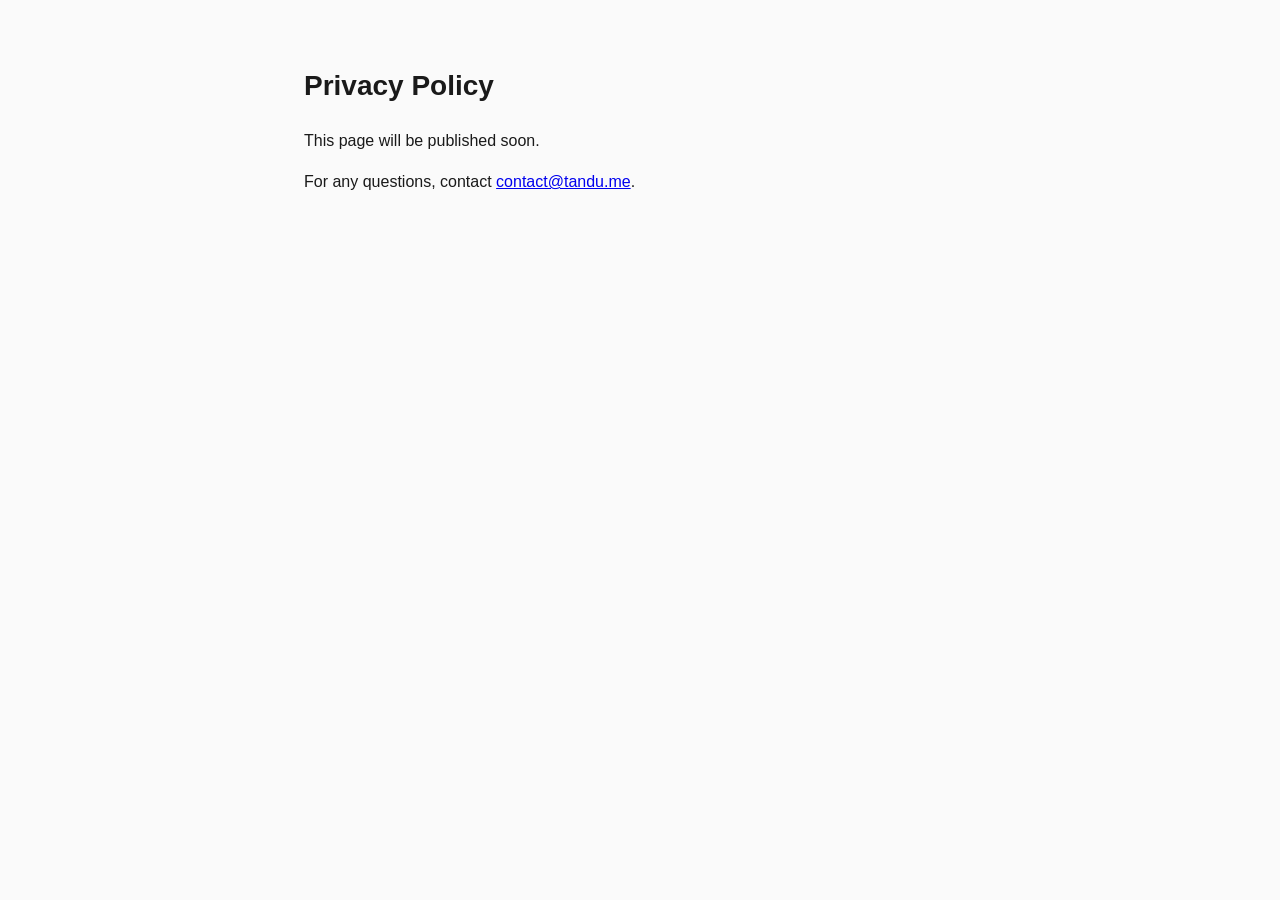
==== privacy.html @ ee0f7eb1 "Initial site" ====
<!doctype html>
<html lang="en">
<head>
  <meta charset="utf-8">
  <meta name="viewport" content="width=device-width, initial-scale=1">
  <meta name="robots" content="noindex, nofollow">
  <title>Privacy Policy — Tandu</title>
  <style>
    body {
      max-width: 42rem; margin: 4rem auto; padding: 0 1.5rem;
      font-family: -apple-system, BlinkMacSystemFont, "Segoe UI", Roboto, sans-serif;
      background: #fafafa; color: #1a1a1a; line-height: 1.6;
    }
    @media (prefers-color-scheme: dark) { body { background: #111; color: #eee; } }
    h1 { font-size: 1.75rem; }
  </style>
</head>
<body>
  <h1>Privacy Policy</h1>
  <p>This page will be published soon.</p>
  <p>For any questions, contact <a href="mailto:contact@tandu.me">contact@tandu.me</a>.</p>
</body>
</html>
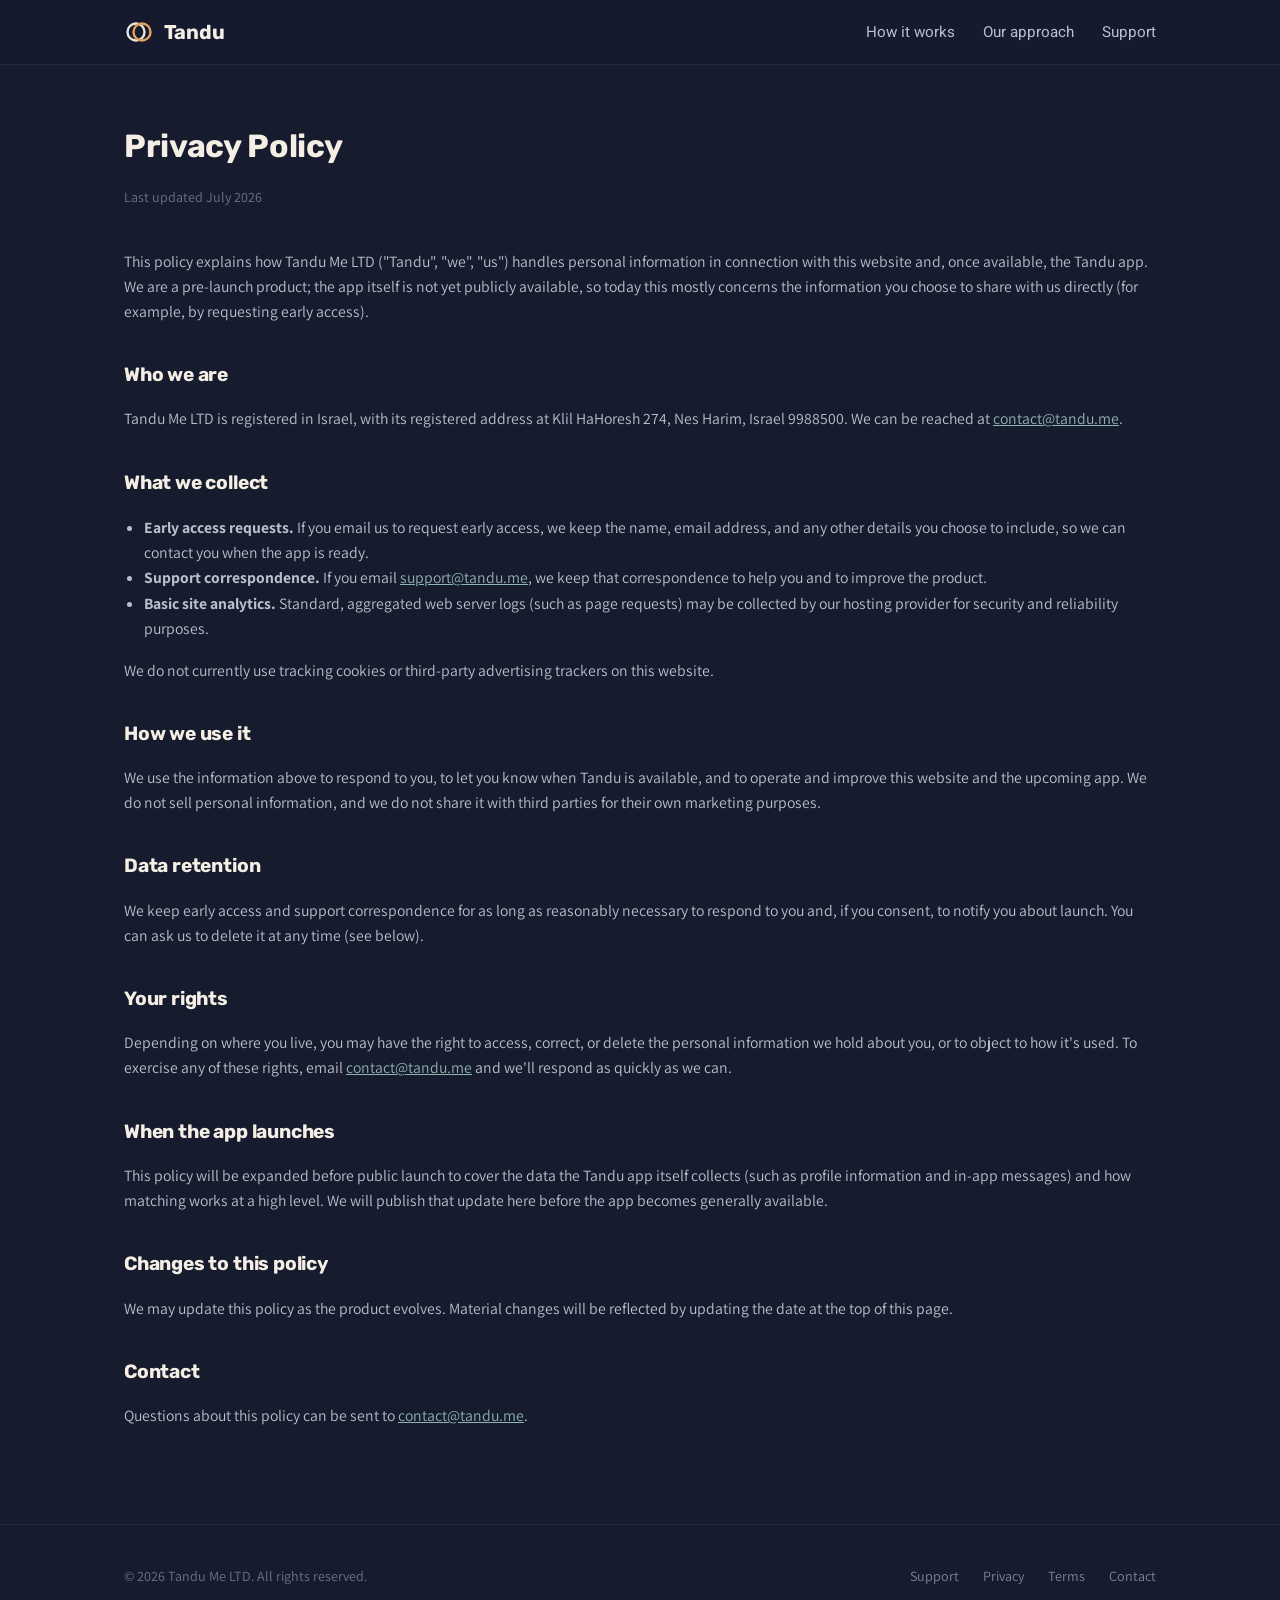
==== commit de292585: "Replace placeholder site with full pre-launch marketing site" ====
--- a/privacy.html
+++ b/privacy.html
@@ -2,22 +2,85 @@
 <html lang="en">
 <head>
   <meta charset="utf-8">
+  <title>Privacy Policy — Tandu</title>
   <meta name="viewport" content="width=device-width, initial-scale=1">
-  <meta name="robots" content="noindex, nofollow">
-  <title>Privacy Policy — Tandu</title>
-  <style>
-    body {
-      max-width: 42rem; margin: 4rem auto; padding: 0 1.5rem;
-      font-family: -apple-system, BlinkMacSystemFont, "Segoe UI", Roboto, sans-serif;
-      background: #fafafa; color: #1a1a1a; line-height: 1.6;
-    }
-    @media (prefers-color-scheme: dark) { body { background: #111; color: #eee; } }
-    h1 { font-size: 1.75rem; }
-  </style>
+  <meta name="theme-color" content="#161B2E">
+  <link rel="icon" href="assets/favicon.svg" type="image/svg+xml">
+  <link rel="preconnect" href="https://fonts.googleapis.com">
+  <link rel="preconnect" href="https://fonts.gstatic.com" crossorigin>
+  <link href="https://fonts.googleapis.com/css2?family=Rubik:wght@500;600;700&family=Assistant:wght@400;500;600&family=Heebo:wght@500;600&family=IBM+Plex+Mono:wght@400;500&display=swap" rel="stylesheet">
+  <link rel="stylesheet" href="assets/style.css">
 </head>
 <body>
-  <h1>Privacy Policy</h1>
-  <p>This page will be published soon.</p>
-  <p>For any questions, contact <a href="mailto:contact@tandu.me">contact@tandu.me</a>.</p>
+
+  <header class="site-header">
+    <div class="container">
+      <a class="brand plain" href="index.html">
+        <span class="mark">
+          <svg width="30" height="30" viewBox="0 0 30 30" fill="none">
+            <circle cx="12" cy="15" r="8.5" stroke="#ECE6DA" stroke-width="2.4"/>
+            <circle cx="18" cy="15" r="8.5" stroke="#E4A45C" stroke-width="2.4"/>
+          </svg>
+        </span>
+        <span class="brand-word">Tandu</span>
+      </a>
+      <nav class="site-nav">
+        <a href="index.html#how-it-works">How it works</a>
+        <a href="index.html#values">Our approach</a>
+        <a href="support.html">Support</a>
+      </nav>
+    </div>
+  </header>
+
+  <main class="legal">
+    <div class="container">
+      <h1>Privacy Policy</h1>
+      <p class="updated">Last updated July 2026</p>
+
+      <p>This policy explains how Tandu Me LTD ("Tandu", "we", "us") handles personal information in connection with this website and, once available, the Tandu app. We are a pre-launch product; the app itself is not yet publicly available, so today this mostly concerns the information you choose to share with us directly (for example, by requesting early access).</p>
+
+      <h2>Who we are</h2>
+      <p>Tandu Me LTD is registered in Israel, with its registered address at Klil HaHoresh 274, Nes Harim, Israel 9988500. We can be reached at <a href="mailto:contact@tandu.me">contact@tandu.me</a>.</p>
+
+      <h2>What we collect</h2>
+      <ul>
+        <li><strong>Early access requests.</strong> If you email us to request early access, we keep the name, email address, and any other details you choose to include, so we can contact you when the app is ready.</li>
+        <li><strong>Support correspondence.</strong> If you email <a href="mailto:support@tandu.me">support@tandu.me</a>, we keep that correspondence to help you and to improve the product.</li>
+        <li><strong>Basic site analytics.</strong> Standard, aggregated web server logs (such as page requests) may be collected by our hosting provider for security and reliability purposes.</li>
+      </ul>
+      <p>We do not currently use tracking cookies or third-party advertising trackers on this website.</p>
+
+      <h2>How we use it</h2>
+      <p>We use the information above to respond to you, to let you know when Tandu is available, and to operate and improve this website and the upcoming app. We do not sell personal information, and we do not share it with third parties for their own marketing purposes.</p>
+
+      <h2>Data retention</h2>
+      <p>We keep early access and support correspondence for as long as reasonably necessary to respond to you and, if you consent, to notify you about launch. You can ask us to delete it at any time (see below).</p>
+
+      <h2>Your rights</h2>
+      <p>Depending on where you live, you may have the right to access, correct, or delete the personal information we hold about you, or to object to how it's used. To exercise any of these rights, email <a href="mailto:contact@tandu.me">contact@tandu.me</a> and we'll respond as quickly as we can.</p>
+
+      <h2>When the app launches</h2>
+      <p>This policy will be expanded before public launch to cover the data the Tandu app itself collects (such as profile information and in-app messages) and how matching works at a high level. We will publish that update here before the app becomes generally available.</p>
+
+      <h2>Changes to this policy</h2>
+      <p>We may update this policy as the product evolves. Material changes will be reflected by updating the date at the top of this page.</p>
+
+      <h2>Contact</h2>
+      <p>Questions about this policy can be sent to <a href="mailto:contact@tandu.me">contact@tandu.me</a>.</p>
+    </div>
+  </main>
+
+  <footer class="site-footer">
+    <div class="container footer-grid">
+      <div>&copy; 2026 Tandu Me LTD. All rights reserved.</div>
+      <div class="footer-links">
+        <a href="support.html">Support</a>
+        <a href="privacy.html">Privacy</a>
+        <a href="terms.html">Terms</a>
+        <a href="mailto:contact@tandu.me">Contact</a>
+      </div>
+    </div>
+  </footer>
+
 </body>
 </html>
--- a/assets/style.css
+++ b/assets/style.css
@@ -0,0 +1,287 @@
+/* Tandu design tokens — derived from the product's own token set */
+:root {
+  --ink-night: #161B2E;
+  --ink-slate: #1D2338;
+  --ink-slate-2: #232A42;
+  --ink-slate-3: #2B3350;
+  --ink-deep: #12141F;
+
+  --amber-light: #F0C48A;
+  --amber: #E4A45C;
+  --amber-deep: #B9743F;
+  --terracotta: #C97F58;
+  --teal: #8FB3AE;
+  --teal-soft: rgba(143, 179, 174, .35);
+
+  --ivory: #F4EEE4;
+  --ivory-tint: #EBE1D2;
+
+  --fg-primary: #ECE6DA;
+  --fg-secondary: #B9C0CB;
+  --fg-tertiary: #98A1AD;
+  --fg-muted: #7C8593;
+  --fg-faint: #6B7480;
+
+  --border-subtle: rgba(236, 230, 218, .08);
+  --border-default: rgba(236, 230, 218, .12);
+  --border-strong: rgba(236, 230, 218, .2);
+  --border-amber: rgba(228, 164, 92, .4);
+  --border-teal: rgba(143, 179, 174, .3);
+
+  --radius-md: 16px;
+  --radius-lg: 18px;
+  --radius-xl: 20px;
+  --radius-2xl: 22px;
+  --radius-pill: 100px;
+
+  --font-display: "Rubik", sans-serif;
+  --font-body: "Assistant", sans-serif;
+  --font-alt: "Heebo", sans-serif;
+  --font-mono: "IBM Plex Mono", monospace;
+
+  --shadow-md: 0 20px 48px rgba(0, 0, 0, .38);
+  --shadow-lg: 0 30px 70px rgba(0, 0, 0, .4);
+  --glow-amber-sm: 0 0 20px rgba(228, 164, 92, .4);
+  --glow-amber-md: 0 0 40px rgba(228, 164, 92, .45);
+  --glow-teal-sm: 0 0 24px rgba(143, 179, 174, .35);
+}
+
+* { box-sizing: border-box; }
+
+html { scroll-behavior: smooth; }
+
+body {
+  margin: 0;
+  background: var(--ink-night);
+  color: var(--fg-primary);
+  font-family: var(--font-body);
+  font-size: 17px;
+  line-height: 1.6;
+  -webkit-font-smoothing: antialiased;
+}
+
+h1, h2, h3, .brand-word {
+  font-family: var(--font-display);
+  font-weight: 700;
+  letter-spacing: -0.01em;
+  color: var(--ivory);
+  margin: 0;
+}
+
+a { color: var(--teal); }
+a.plain { color: inherit; text-decoration: none; }
+
+.container {
+  max-width: 1080px;
+  margin: 0 auto;
+  padding: 0 1.5rem;
+}
+
+/* header */
+.site-header {
+  position: sticky;
+  top: 0;
+  z-index: 10;
+  background: rgba(22, 27, 46, .85);
+  backdrop-filter: blur(10px);
+  border-bottom: 1px solid var(--border-subtle);
+}
+.site-header .container {
+  display: flex;
+  align-items: center;
+  justify-content: space-between;
+  padding-top: 1rem;
+  padding-bottom: 1rem;
+}
+.brand { display: flex; align-items: center; gap: .6rem; }
+.brand-word { font-size: 1.25rem; }
+.site-nav { display: flex; gap: 1.75rem; align-items: center; }
+.site-nav a {
+  color: var(--fg-secondary);
+  text-decoration: none;
+  font-size: .95rem;
+  font-family: var(--font-alt);
+}
+.site-nav a:hover { color: var(--ivory); }
+
+/* logo mark: two interlocking rings */
+.mark { display: inline-block; }
+.mark svg { display: block; }
+
+/* buttons */
+.btn {
+  display: inline-flex;
+  align-items: center;
+  justify-content: center;
+  gap: .5rem;
+  padding: .85rem 1.75rem;
+  border-radius: var(--radius-pill);
+  font-family: var(--font-alt);
+  font-weight: 600;
+  font-size: .98rem;
+  text-decoration: none;
+  border: 1px solid transparent;
+  cursor: pointer;
+  transition: transform .15s ease, box-shadow .15s ease, background .15s ease;
+}
+.btn-primary {
+  background: var(--amber);
+  color: var(--ink-slate);
+  box-shadow: var(--glow-amber-sm);
+}
+.btn-primary:hover { box-shadow: var(--glow-amber-md); transform: translateY(-1px); }
+.btn-ghost {
+  background: transparent;
+  color: var(--fg-primary);
+  border-color: var(--border-strong);
+}
+.btn-ghost:hover { border-color: var(--border-amber); color: var(--ivory); }
+
+/* hero */
+.hero {
+  padding: 5.5rem 0 4.5rem;
+  text-align: center;
+}
+.eyebrow {
+  display: inline-block;
+  font-family: var(--font-mono);
+  font-size: .78rem;
+  letter-spacing: .12em;
+  text-transform: uppercase;
+  color: var(--teal);
+  background: var(--teal-soft);
+  border: 1px solid var(--border-teal);
+  padding: .35rem .9rem;
+  border-radius: var(--radius-pill);
+  margin-bottom: 1.5rem;
+}
+.hero h1 {
+  font-size: clamp(2.2rem, 5vw, 3.4rem);
+  line-height: 1.1;
+  max-width: 18ch;
+  margin: 0 auto 1.25rem;
+}
+.hero h1 .accent { color: var(--amber); }
+.hero p.lead {
+  max-width: 42ch;
+  margin: 0 auto 2.25rem;
+  color: var(--fg-secondary);
+  font-size: 1.15rem;
+}
+.hero-actions {
+  display: flex;
+  gap: 1rem;
+  justify-content: center;
+  flex-wrap: wrap;
+}
+.hero-note {
+  margin-top: 1rem;
+  font-size: .85rem;
+  color: var(--fg-faint);
+}
+
+/* sections */
+section { padding: 4rem 0; }
+.section-head { text-align: center; margin-bottom: 2.75rem; }
+.section-head h2 { font-size: clamp(1.6rem, 3vw, 2.1rem); margin-bottom: .75rem; }
+.section-head p { color: var(--fg-secondary); max-width: 40ch; margin: 0 auto; }
+
+/* steps */
+.steps {
+  display: grid;
+  grid-template-columns: repeat(3, 1fr);
+  gap: 1.5rem;
+}
+.step {
+  background: var(--ink-slate);
+  border: 1px solid var(--border-subtle);
+  border-radius: var(--radius-xl);
+  padding: 1.75rem;
+}
+.step .num {
+  font-family: var(--font-mono);
+  color: var(--amber);
+  font-size: .85rem;
+  border: 1px solid var(--border-amber);
+  width: 2.1rem; height: 2.1rem;
+  border-radius: 50%;
+  display: flex; align-items: center; justify-content: center;
+  margin-bottom: 1rem;
+}
+.step h3 { font-size: 1.1rem; margin-bottom: .5rem; }
+.step p { color: var(--fg-secondary); margin: 0; font-size: .95rem; }
+
+/* values */
+.values {
+  display: grid;
+  grid-template-columns: repeat(3, 1fr);
+  gap: 1.5rem;
+}
+.value {
+  padding: 1.75rem;
+  border-radius: var(--radius-xl);
+  background: var(--ink-slate-2);
+  border: 1px solid var(--border-subtle);
+}
+.value .dot {
+  width: .6rem; height: .6rem; border-radius: 50%;
+  background: var(--teal);
+  box-shadow: var(--glow-teal-sm);
+  margin-bottom: 1rem;
+}
+.value h3 { font-size: 1.05rem; margin-bottom: .5rem; }
+.value p { color: var(--fg-secondary); margin: 0; font-size: .93rem; }
+
+/* waitlist card */
+.waitlist {
+  background: linear-gradient(160deg, var(--ink-slate-2), var(--ink-slate));
+  border: 1px solid var(--border-amber);
+  border-radius: var(--radius-2xl);
+  padding: 3rem 2rem;
+  text-align: center;
+  box-shadow: var(--shadow-lg);
+}
+.waitlist h2 { margin-bottom: .6rem; }
+.waitlist p { color: var(--fg-secondary); margin: 0 auto 1.75rem; max-width: 36ch; }
+
+/* footer */
+.site-footer {
+  border-top: 1px solid var(--border-subtle);
+  padding: 2.5rem 0;
+  color: var(--fg-faint);
+  font-size: .88rem;
+}
+.footer-grid {
+  display: flex;
+  justify-content: space-between;
+  align-items: center;
+  flex-wrap: wrap;
+  gap: 1rem;
+}
+.footer-links { display: flex; gap: 1.5rem; flex-wrap: wrap; }
+.footer-links a { color: var(--fg-muted); text-decoration: none; }
+.footer-links a:hover { color: var(--ivory); }
+
+/* simple/legal pages */
+.legal {
+  padding: 3.5rem 0 5rem;
+}
+.legal h1 { font-size: 2rem; margin-bottom: .5rem; }
+.legal .updated { color: var(--fg-faint); font-size: .88rem; margin-bottom: 2.5rem; }
+.legal h2 { font-size: 1.2rem; margin: 2.25rem 0 .75rem; color: var(--ivory); }
+.legal p, .legal li { color: var(--fg-secondary); font-size: .98rem; }
+.legal ul { padding-inline-start: 1.25rem; }
+.legal a { color: var(--teal); }
+
+/* support/faq */
+.faq-item {
+  border-bottom: 1px solid var(--border-subtle);
+  padding: 1.5rem 0;
+}
+.faq-item h3 { font-size: 1.05rem; margin-bottom: .5rem; color: var(--ivory); }
+.faq-item p { color: var(--fg-secondary); margin: 0; }
+
+@media (max-width: 720px) {
+  .steps, .values { grid-template-columns: 1fr; }
+  .site-nav { display: none; }
+}
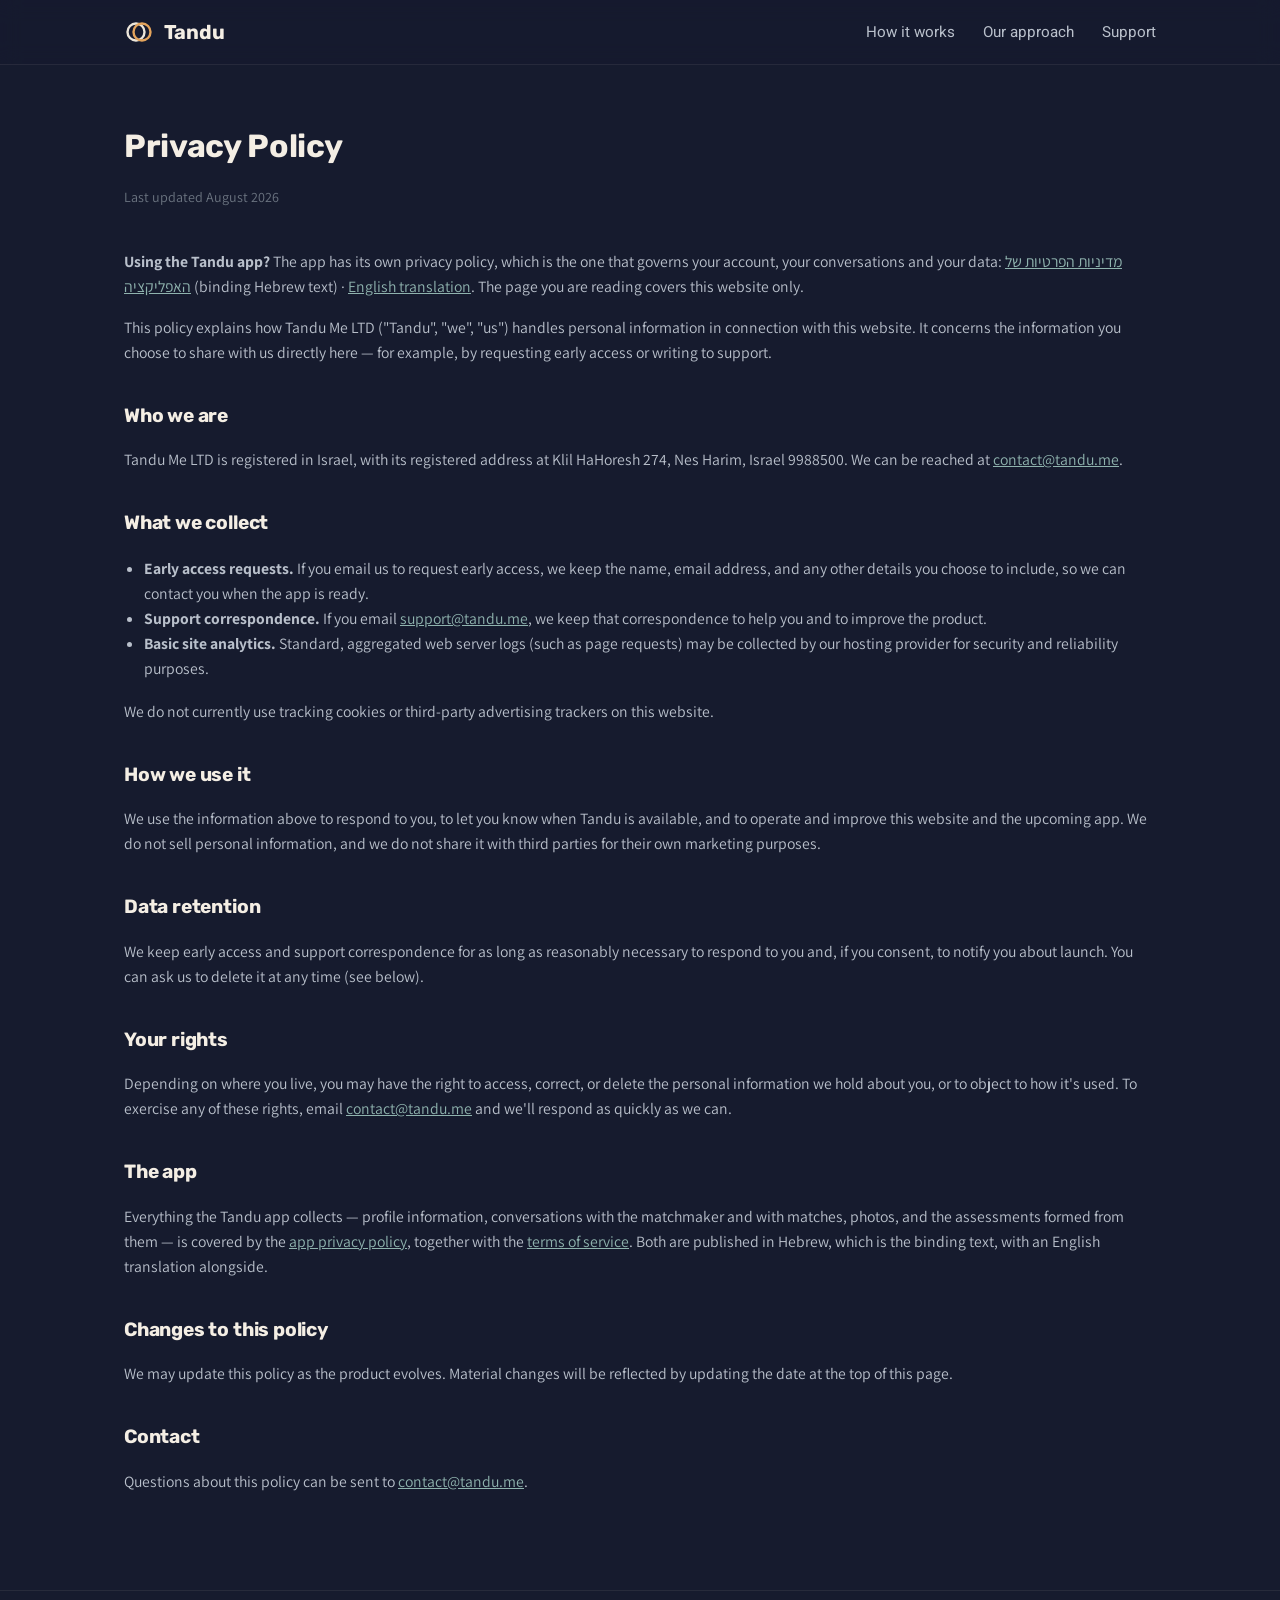
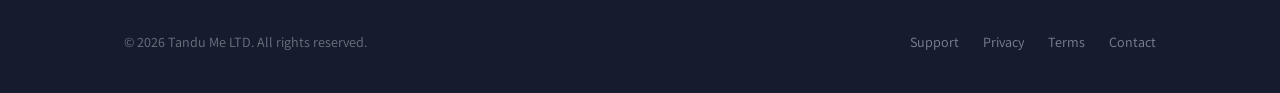
==== commit 90d16e19: "Publish the app's legal documents, read live from the registry app-{privacy,terms}.{he,en}.html hold" ====
--- a/privacy.html
+++ b/privacy.html
@@ -35,9 +35,11 @@
   <main class="legal">
     <div class="container">
       <h1>Privacy Policy</h1>
-      <p class="updated">Last updated July 2026</p>
+      <p class="updated">Last updated August 2026</p>
 
-      <p>This policy explains how Tandu Me LTD ("Tandu", "we", "us") handles personal information in connection with this website and, once available, the Tandu app. We are a pre-launch product; the app itself is not yet publicly available, so today this mostly concerns the information you choose to share with us directly (for example, by requesting early access).</p>
+      <p><strong>Using the Tandu app?</strong> The app has its own privacy policy, which is the one that governs your account, your conversations and your data: <a href="app-privacy.he.html">מדיניות הפרטיות של האפליקציה</a> (binding Hebrew text) · <a href="app-privacy.en.html">English translation</a>. The page you are reading covers this website only.</p>
+
+      <p>This policy explains how Tandu Me LTD ("Tandu", "we", "us") handles personal information in connection with this website. It concerns the information you choose to share with us directly here — for example, by requesting early access or writing to support.</p>
 
       <h2>Who we are</h2>
       <p>Tandu Me LTD is registered in Israel, with its registered address at Klil HaHoresh 274, Nes Harim, Israel 9988500. We can be reached at <a href="mailto:contact@tandu.me">contact@tandu.me</a>.</p>
@@ -59,8 +61,8 @@
       <h2>Your rights</h2>
       <p>Depending on where you live, you may have the right to access, correct, or delete the personal information we hold about you, or to object to how it's used. To exercise any of these rights, email <a href="mailto:contact@tandu.me">contact@tandu.me</a> and we'll respond as quickly as we can.</p>
 
-      <h2>When the app launches</h2>
-      <p>This policy will be expanded before public launch to cover the data the Tandu app itself collects (such as profile information and in-app messages) and how matching works at a high level. We will publish that update here before the app becomes generally available.</p>
+      <h2>The app</h2>
+      <p>Everything the Tandu app collects — profile information, conversations with the matchmaker and with matches, photos, and the assessments formed from them — is covered by the <a href="app-privacy.he.html">app privacy policy</a>, together with the <a href="app-terms.he.html">terms of service</a>. Both are published in Hebrew, which is the binding text, with an English translation alongside.</p>
 
       <h2>Changes to this policy</h2>
       <p>We may update this policy as the product evolves. Material changes will be reflected by updating the date at the top of this page.</p>
